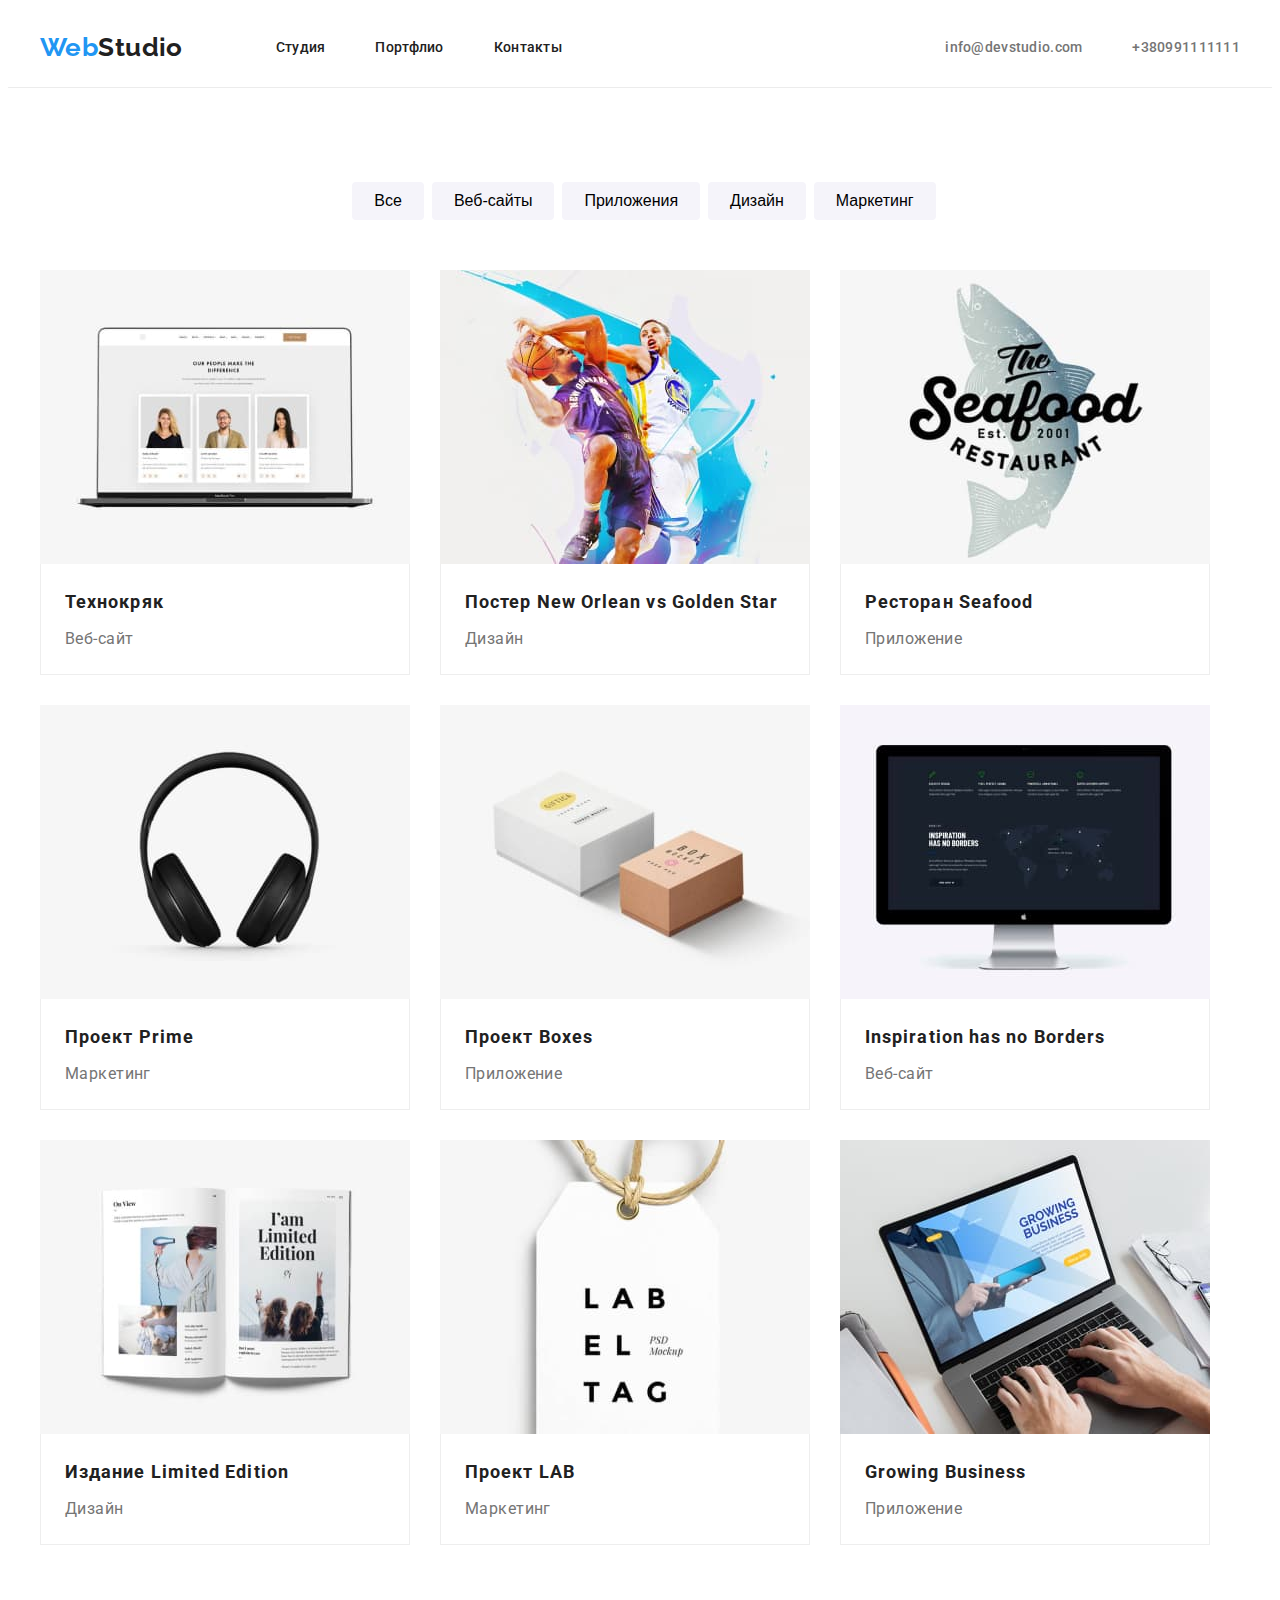
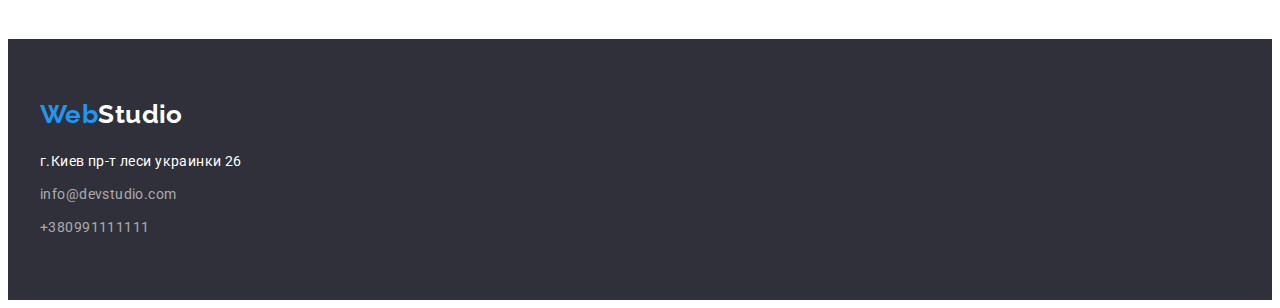
==== portfolio.html @ 0d44f53b "add" ====
<!DOCTYPE html>
<html lang="ru">

<head>
    <meta charset="UTF-8" />
    <meta http-equiv="X-UA-Compatible" content="IE=edge" />
    <meta name="viewport" content="width=device-width, initial-scale=1.0" />
    <title>Document</title>
    <link rel="stylesheet" href="./css/styles.css">
    <link rel="preconnect" href="https://fonts.googleapis.com">
    <link rel="preconnect" href="https://fonts.gstatic.com" crossorigin>
    <link
        href="https://fonts.googleapis.com/css2?family=Raleway:wght@700&family=Roboto:wght@400;500;700;900&display=swap"
        rel="stylesheet">
    <link rel="stylesheet" href="https://cdnjs.cloudflare.com/ajax/libs/modern-normalize/1.1.0/modern-normalize.min.css"
        integrity="sha512-wpPYUAdjBVSE4KJnH1VR1HeZfpl1ub8YT/NKx4PuQ5NmX2tKuGu6U/JRp5y+Y8XG2tV+wKQpNHVUX03MfMFn9Q=="
        crossorigin="anonymous" referrerpolicy="no-referrer" />
</head>

<body>
    <header class="header">
        <div class="container"></div>
        <div class="container header-container">
            <nav class="navigation">
                <a class="logo" href=""><span class="logo-color">Web</span><span class="logo-second">Studio</span></a>
                <ul class="site-nav list">
                    <li class="site-nav-item"><a class="link" href="./index.html">Студия</a></li>
                    <li class="site-nav-item"><a class="link" href="./portfolio.html">Портфлио</a></li>
                    <li class="site-nav-item"><a class="link" href="">Контакты</a></li>
                </ul>
            </nav>
            <ul class="auth-nav list">
                <li class="auth-nav-item"><a class="link" href="mailto:info@devstudio.com">info@devstudio.com</a></li>
                <li class="auth-nav-item"><a class="link" href="tel:+380991111111">+380991111111</a></li>
            </ul>
        </div>
    </header>
    <main>
        <section class="section">
            <div class="container">
                <h1 hidden>Наши проекты</h1>
                <!--Кнопки-->
                <ul class="filter list">
                    <li> <button class="button-filter" type="button">Все</button> </li>
                    <li> <button class="button-filter" type="button">Веб-сайты</button> </li>
                    <li> <button class="button-filter" type="button">Приложения</button> </li>
                    <li> <button class="button-filter" type="button">Дизайн</button> </li>
                    <li> <button class="button-filter" type="button">Маркетинг</button> </li>
                </ul>
                <ul class="project list">
                    <li class="projects-card"><a class="project-style" href="">
                            <img src="./images/img-8.jpg" alt="ноубук" width="370" height="294" />
                            <div class="project-border">
                                <h2 class="project-name title-text">Технокряк</h2>
                                <p class="project-type">Веб-сайт </p>
            </div>
            </a>
            </li>
            <li class="projects-card"><a class="project-style" href="">
                    <img src="./images/img-9.jpg" alt="баскетболисты" width="370" height="294" />
                    <div class="project-border">
                        <h2 class="project-name title-text">Постер <span lang="en">New Orlean vs Golden Star</span>
                        </h2>
                        <p class="project-type">Дизайн </p>
                </div>
                </a>
            </li>
            <li class="projects-card"><a class="project-style" href="">
                    <img src="./images/img-10.jpg" alt="эмблема" width="370" height="294" />
                    <div class="project-border">
                        <h2 class="project-name title-text">Ресторан <span lang="en">Seafood</span> </h2>
                        <p class="project-type">Приложение </p>
                </div>
                </a>
            </li>
            <li class="projects-card"><a class="project-style" href="">
                    <img src="./images/img-11.jpg" alt="наущники" width="370" height="294" />
                    <div class="project-border">
                        <h2 class="project-name title-text">Проект <span lang="en">Prime</span> </h2>
                        <p class="project-type">Маркетинг </p>
                </div>
                </a>
            </li>
            <li class="projects-card"><a class="project-style" href="">
                    <img src="./images/img-12.jpg" alt="две коробки" width="370" height="294" />
                    <div class="project-border">
                        <h2 class="project-name title-text">Проект <span lang="en">Boxes</span> </h2>
                        <p class="project-type">Приложение </p>
                </div>
                </a>
            </li>
            <li class="projects-card"><a class="project-style" href="">
                    <img src="./images/img-13.jpg" alt="монитор" width="370" height="294" />
                    <div class="project-border">
                        <h2 class="project-name title-text" lang="en"> Inspiration has no Borders </h2>
                        <p class="project-type"> Веб-сайт </p>
                </div>
                </a>
            </li>
            <li class="projects-card"><a class="project-style" href="">
                    <img src="./images/img-14.jpg" alt="кинга" width="370" height="294" />
                    <div class="project-border">
                        <h2 class="project-name title-text">Издание <span lang="en">Limited Edition</span> </h2>
                        <p class="project-type"> Дизайн</p>
                </div>
                </a>
            </li>
            <li class="projects-card"><a class="project-style" href="">
                    <img src="./images/img-15.jpg" alt="ярлык" width="370" height="294" />
                    <div class="project-border">
                        <h2 class="project-name title-text">Проект <span lang="en">LAB</span> </h2>
                        <p class="project-type">Маркетинг</p>
                </div>
                </a>
            </li>
            <li class="projects-card"><a class="project-style" href="">
                    <img src="./images/img-16.jpg" alt="работает за ноутбуком" width="370" height="294" />
                    <div class="project-border">
                        <h2 class="project-name title-text" lang="en">Growing Business</h2>
                        <p class="project-type">Приложение</p>
                    </div>
                </a>
            </li>
            </ul>
            </div>
        </section>
    </main>
    <footer class="footer ">
        <div class="container">
            <a class="logo-f" href=""><span class="logo-color">Web</span><span class="logo-footer">Studio</span></a>
            <address>
                <ul class="auth-down list">
                    <li><a class="link location" href="">г.Киев пр-т леси украинки 26</a></li>
                    <li><a class="link conection" href="mailto:info@devstudio.com">info@devstudio.com</a></li>
                    <li><a class="link conection-phone" href="tel:+380991111111">+380991111111</a></li>
                </ul>
            </address>
        </div>
    </footer>
</body>

</html>
---- css/styles.css ----
:root {
  --primery-text-color: #757575;
  --title-text-color: #212121;
  --accent-color: #2196f3;
  --primery-bg-color: #ffffff;
}

body {
  background-color: var(--primery-bg-color);
  color: var(--primery-text-color);
  font-family: Roboto, sans-serif;
  letter-spacing: 0.03em;
  font-size: 14px;
  box-sizing: border-box;
}
h1,
h2,
h3,
h4,
p {
  margin-top: 0;
  margin-bottom: 0;
}
ul,
ol {
  margin-top: 0;
  margin-bottom: 0;
  padding-left: 0;
}
.header {
  padding-top: 24px;
  padding-bottom: 24px;
  border-bottom: 1px solid #ececec;
}
.section {
  padding-top: 94px;
  padding-bottom: 94px;
}
.container {
  width: 1200px;
  padding-left: 15px;
  padding-right: 15px;
  margin-left: auto;
  margin-right: auto;
}
.header-container {
  display: flex;
  align-items: center;
  justify-content: space-between;
}
.phone-icon {
  margin-right: 10px;
  /* padding-top: 5px; */
}
.link-phone {
  text-decoration: none;
  display: flex;
  align-items: center;
}
.link-phone:hover .phone-icon,
.link-phone:focus .phone-icon {
  fill: var(--accent-color);
}
.mail-icon {
  margin-right: 10px;
}
.link:hover .mail-icon,
.link:focus .mail-icon {
  fill: var(--accent-color);
}
.title-text {
  color: var(--title-text-color);
}
.logo {
  font-family: Raleway, sans-serif;
  font-weight: 700;
  font-size: 26px;
  line-height: 1.2;
  text-decoration: none;
  margin-right: 93px;
}
.logo-footer {
  color: #ffffff;
}
.logo-f {
  font-family: Raleway, sans-serif;
  font-weight: 700;
  font-size: 26px;
  line-height: 1.2;
  display: flex;
  text-decoration: none;
  margin-bottom: 20px;
}
.logo-color {
  color: var(--accent-color);
}
.logo-second {
  color: #212121;
}
.list {
  list-style: none;
}
.link {
  text-decoration: none;
  display: flex;
  align-items: center;
}
img {
  display: block;
  /* max-width: 100%; */
  /* картинки в портфолио слетают */
}
address {
  font-style: normal;
}
.navigation {
  display: flex;
  align-items: center;
}
.site-nav {
  display: flex;
  align-items: center;
}
.site-nav-item:not(:last-child) {
  margin-right: 50px;
}
.site-nav a {
  color: var(--title-text-color);
  font-weight: 500;
  line-height: 1.14;
  letter-spacing: 0.02em;
}
.site-nav a:hover,
.site-nav a:focus {
  color: var(--accent-color);
}
.auth-nav {
  display: flex;
  align-items: center;
}
.auth-nav-item {
  margin-left: 50px;
}
.auth-nav a {
  color: var(--primery-text-color);
  font-weight: 500;
  line-height: 1.14;
  letter-spacing: 0.02em;
}
.auth-nav a:hover,
.auth-nav a:focus {
  color: var(--accent-color);
}
.hero {
  background-color: #c4c4c4;
  max-width: 1600px;
  margin-left: auto;
  margin-right: auto;
  padding-top: 200px;
  padding-bottom: 200px;
  text-align: center;
  background-image: linear-gradient(rgba(47, 48, 58, 0.4), rgba(47, 48, 58, 0.4)),
    url('../images/Img-hero.jpg');
  background-size: cover;
}
.hero-title {
  font-family: Roboto, sans-serif;
  font-weight: 900;
  font-size: 44px;
  line-height: 1.36;
  width: 696px;
  color: #ffffff;
  text-transform: uppercase;
  letter-spacing: 0.06em;
  text-align: center;
  margin: 0 auto;
}
.button-order {
  background-color: var(--accent-color);
  color: #fff;
  font-weight: 700;
  font-size: 16px;
  line-height: 1.87;
  letter-spacing: 0.06em;
  cursor: pointer;
  border: none;
  box-shadow: 0px 4px 4px rgba(0, 0, 0, 0.15);
  border-radius: 4px;
  padding: 8px 30px;
  margin-top: 30px;
}
.advantage {
  display: flex;
  justify-content: space-between;
}
.advantage-top {
  display: flex;
  justify-content: center;
  align-items: center;
  width: 270px;
  height: 120px;
  background: #f5f4fa;
  margin-bottom: 30px;
}
.title {
  font-weight: 700;
  font-size: 36px;
  line-height: 1.16;
}
.advantage-style:not(:last-child) {
  width: 270px;
  font-family: Roboto, sans-serif;
  font-weight: 700;
  font-size: 14px;
  line-height: 1.2;
  letter-spacing: 0.03em;
  text-transform: uppercase;
  margin-right: 30px;
  margin-bottom: 10px;
}
.avantage.list .title {
  font-weight: 700;
  line-height: 1.42;
}
.avantage.list .text {
  line-height: 1.71;
}
.advantage-text {
  width: 270px;
  font-family: Roboto, sans-serif;
  font-size: 14px;
  line-height: 1.71;
}
.about {
  display: flex;
  justify-content: space-between;
  padding-top: 0px;
}
.about-us {
  text-align: center;
  margin-bottom: 50px;
}
.button-order:hover,
.button-order:focus {
  background-color: #188ce8;
}
.button-filter {
  background-color: #f5f4fa;
  font-weight: 500;
  font-size: 16px;
  line-height: 1.62;
  cursor: pointer;
  background: #f5f4fa;
  border-radius: 4px;
  padding: 6px 22px;
  margin-left: 8px;
  border: none;
}
.button-filter:hover,
.button-filter:focus {
  background-color: var(--accent-color);
  color: #ffffff;
}
.filter {
  display: flex;
  justify-content: center;
  margin-bottom: 50px;
}

.conection {
  color: rgba(255, 255, 255, 0.6);
  line-height: 1.71;
  display: flex;
  margin-bottom: 9px;
}
.conection-phone {
  color: rgba(255, 255, 255, 0.6);
  line-height: 1.71;
  display: flex;
  margin-bottom: 9px;
  margin-bottom: 0px;
}
.auth-down a:hover,
.auth-down a:focus {
  color: var(--accent-color);
}
.location {
  color: var(--primery-bg-color);
  display: flex;
  margin-bottom: 9px;
}

.position {
  font-size: 16px;
  line-height: 1.18;
  margin-bottom: 16px;
}
.project {
  display: flex;
  flex-wrap: wrap;
  margin-left: -30px;
  margin-top: -30px;
}
.projects-card {
  margin-left: 30px;
  margin-top: 30px;
  flex-basis: calc((100%-9 * 30) / 9);

  /* border: 1px solid #eeeeee; */
}
.project-border {
  font-family: Roboto, sans-serif;
  background: #ffffff;
  border-right: 1px solid #eeeeee;
  border-bottom: 1px solid #eeeeee;
  border-left: 1px solid #eeeeee;
  box-sizing: border-box;
  padding-top: 20px;
  padding-bottom: 20px;
  padding-left: 24px;
}
.project-name {
  font-weight: 700;
  font-size: 18px;
  line-height: 2;
  letter-spacing: 0.06em;
  margin-bottom: 4px;
}
.project-type {
  font-size: 16px;
  line-height: 1.87;
  /* margin-left: 20px; */
  margin-top: 0px;
}
.projects-color {
  background-color: #ffffff;
  text-decoration: none;
}
.project-style {
  text-decoration: none;
  color: var(--primery-text-color);
}
.our-team {
  text-align: center;
  margin-bottom: 50px;
}
.list-members {
  display: flex;
  list-style: none;
  justify-content: space-between;
}
.team {
  background-color: #f5f4fa;
}
.team-card {
  flex-basis: calc((100% - 4 * 30) / 4);
  background: #ffffff;
  border: 1px solid #eeeeee;
  box-shadow: 0px 1px 3px rgba(0, 0, 0, 0.12), 0px 1px 1px rgba(0, 0, 0, 0.14),
    0px 2px 1px rgba(0, 0, 0, 0.2);
  border-radius: 0px 0px 4px 4px;
}
.team-text {
  padding-top: 30px;
  text-align: center;
}
.names {
  margin-bottom: 10px;
  font-weight: 500;
  font-size: 16px;
  line-height: 1.18;
}
.social {
  display: flex;
  text-align: center;
  justify-content: center;
}
.social-list {
  display: flex;
  align-items: center;
  justify-content: center;
  width: 44px;
  height: 44px;
  border-radius: 50%;
  fill: #afb1b8;
  background-color: var(--primery-bg-color);
  margin-bottom: 30px;
  border-radius: 4px;
  cursor: pointer;
}

.socil-list:not(:last-child) {
  margin-right: 10px;
}
.social-list :hover,
.social-list :focus {
  fill: var(--primery-bg-color);
  background-color: var(--accent-color);
  border-radius: 50%;
  width: 44px;
  height: 44px;
}
.clients {
  display: flex;
  text-align: center;
  justify-content: center;
}
.client-list {
  display: flex;
  align-items: center;
  justify-content: center;
  width: 170px;
  height: 92px;
  fill: #afb1b8;
  background-color: var(--primery-bg-color);
  margin-bottom: 30px;
  cursor: pointer;
  border: 1px solid #afb1b8;
  box-sizing: border-box;
  border-radius: 4px;
}
.client-list:not(:last-child) {
  margin-right: 30px;
}
.client-list:hover,
.client-list:focus {
  fill: var(--accent-color);
}
.top-page {
  background-color: #ffffff;
}
.dawn-page {
  background-color: #2f303a;
}
.footer {
  background-color: #2f303a;
  padding-top: 60px;
  padding-bottom: 60px;
  font-size: 14px;
  line-height: 1.71;
}
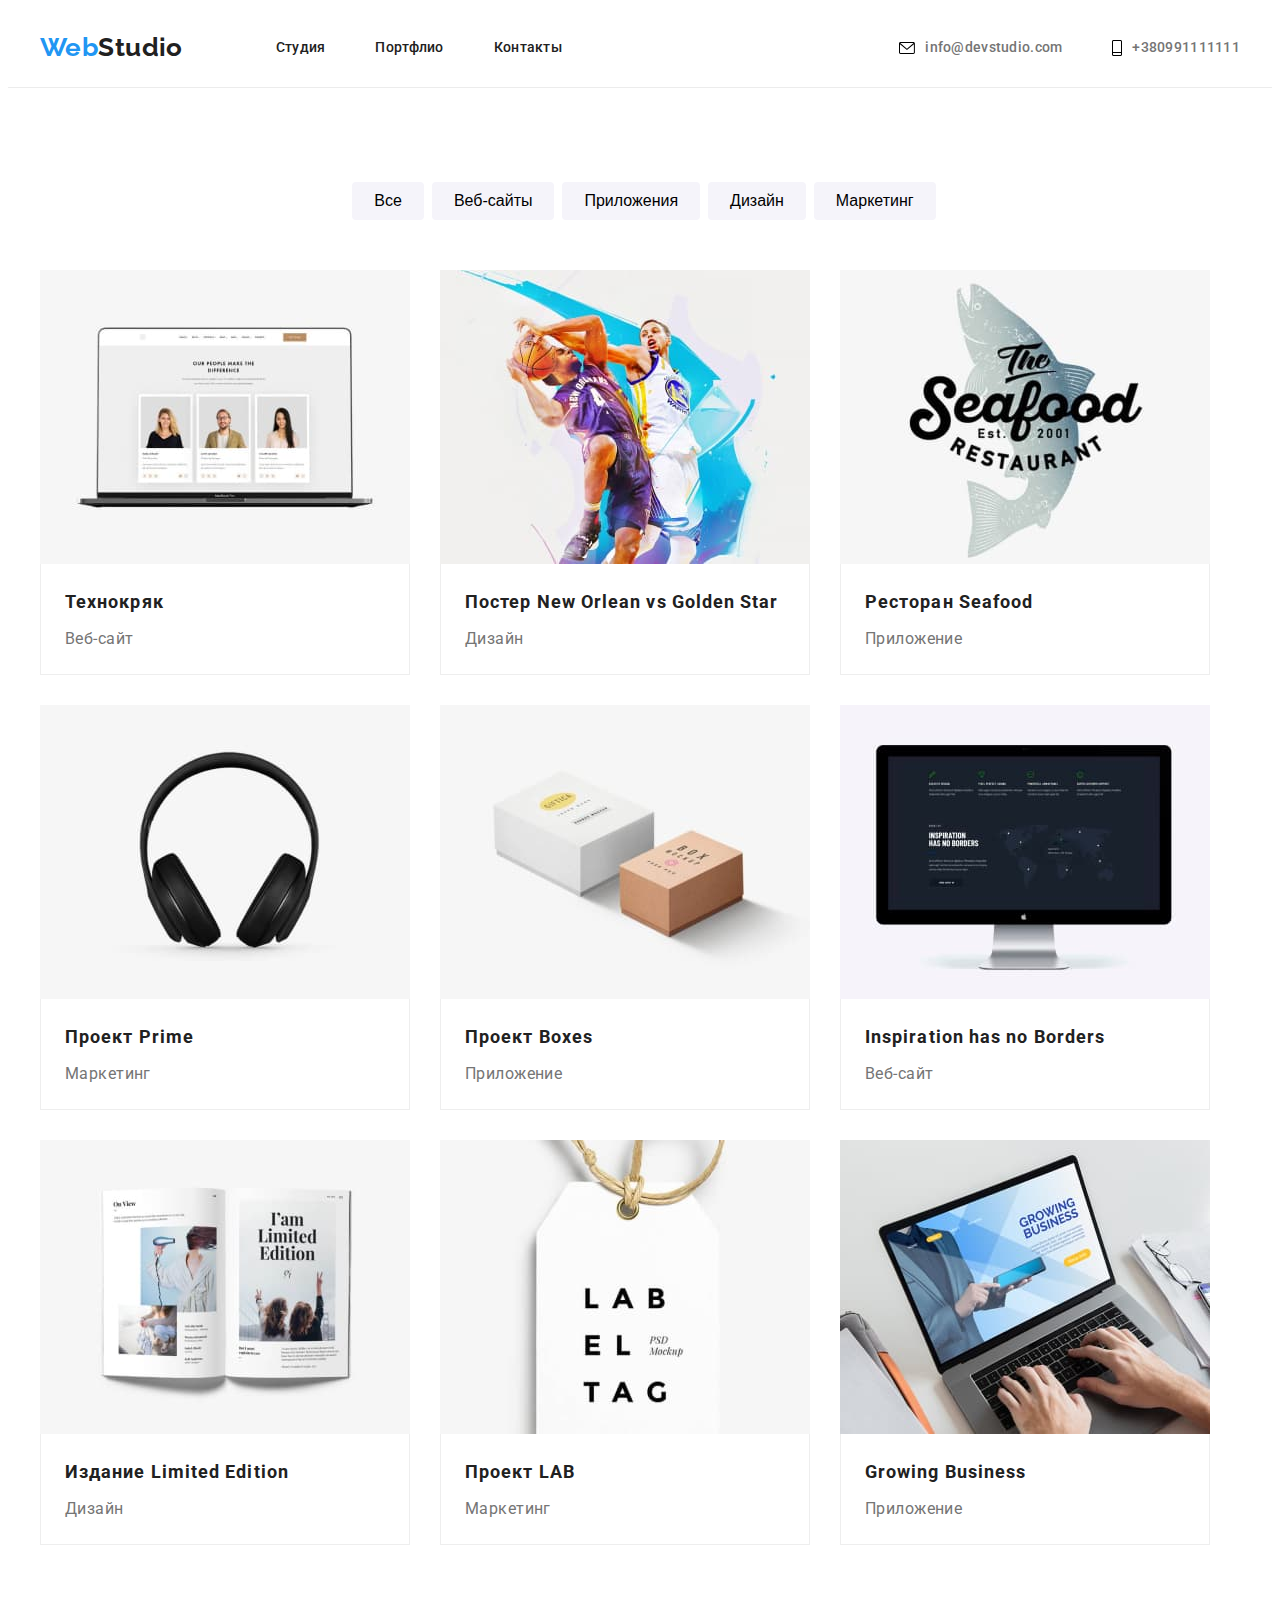
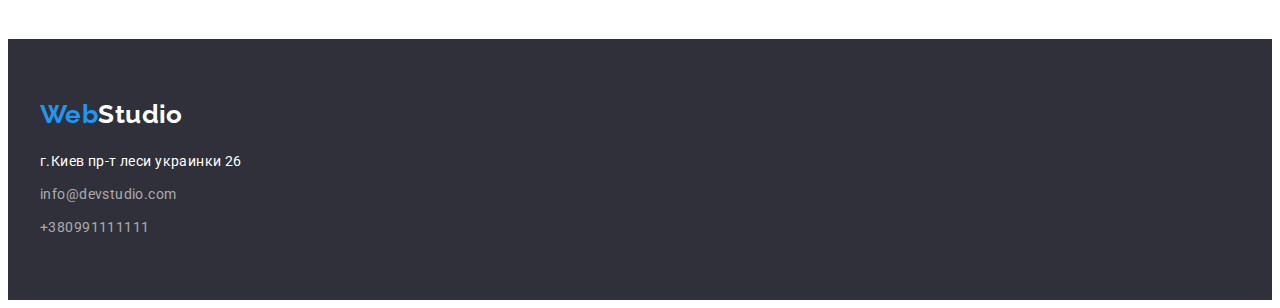
==== commit de71d89e: "without-footer" ====
--- a/portfolio.html
+++ b/portfolio.html
@@ -19,7 +19,6 @@
 
 <body>
     <header class="header">
-        <div class="container"></div>
         <div class="container header-container">
             <nav class="navigation">
                 <a class="logo" href=""><span class="logo-color">Web</span><span class="logo-second">Studio</span></a>
@@ -30,8 +29,16 @@
                 </ul>
             </nav>
             <ul class="auth-nav list">
-                <li class="auth-nav-item"><a class="link" href="mailto:info@devstudio.com">info@devstudio.com</a></li>
-                <li class="auth-nav-item"><a class="link" href="tel:+380991111111">+380991111111</a></li>
+                <li class="auth-nav-item"><a class="link" href="mailto:info@devstudio.com">
+                        <svg class="mail-icon" width="16" height="12">
+                            <use href="./images/icon.svg#icon-mail"></use>
+                        </svg>info@devstudio.com</a>
+                </li>
+                <li class="auth-nav-item"><a class="link-phone" href="tel:+380991111111">
+                        <svg class="phone-icon" width="10" height="16">
+                            <use href="./images/icon.svg#icon-phone"></use>
+                        </svg>+380991111111</a>
+                </li>
             </ul>
         </div>
     </header>
--- a/css/styles.css
+++ b/css/styles.css
@@ -260,6 +260,8 @@
 .button-filter:focus {
   background-color: var(--accent-color);
   color: #ffffff;
+  box-shadow: 0px 3px 1px rgba(0, 0, 0, 0.1), 0px 1px 2px rgba(0, 0, 0, 0.08),
+    0px 2px 2px rgba(0, 0, 0, 0.12);
 }
 .filter {
   display: flex;
@@ -307,6 +309,10 @@
   flex-basis: calc((100%-9 * 30) / 9);
 
   /* border: 1px solid #eeeeee; */
+}
+.projects-card:hover {
+  box-shadow: 0px 1px 1px rgba(0, 0, 0, 0.12), 0px 4px 4px rgba(0, 0, 0, 0.06),
+    1px 4px 6px rgba(0, 0, 0, 0.16);
 }
 .project-border {
   font-family: Roboto, sans-serif;
@@ -383,17 +389,16 @@
   height: 44px;
   border-radius: 50%;
   fill: #afb1b8;
-  background-color: var(--primery-bg-color);
+  background-color: #ffffff;
   margin-bottom: 30px;
-  border-radius: 4px;
   cursor: pointer;
 }
 
-.socil-list:not(:last-child) {
+.social-list-item:not(:last-child) {
   margin-right: 10px;
 }
-.social-list :hover,
-.social-list :focus {
+.social-list:hover,
+.social-list:focus {
   fill: var(--primery-bg-color);
   background-color: var(--accent-color);
   border-radius: 50%;
@@ -403,7 +408,6 @@
 .clients {
   display: flex;
   text-align: center;
-  justify-content: center;
 }
 .client-list {
   display: flex;
@@ -413,11 +417,12 @@
   height: 92px;
   fill: #afb1b8;
   background-color: var(--primery-bg-color);
-  margin-bottom: 30px;
+  margin-bottom: 94px;
   cursor: pointer;
   border: 1px solid #afb1b8;
   box-sizing: border-box;
   border-radius: 4px;
+  margin-right: 30px;
 }
 .client-list:not(:last-child) {
   margin-right: 30px;
@@ -425,6 +430,12 @@
 .client-list:hover,
 .client-list:focus {
   fill: var(--accent-color);
+  border-color: var(--accent-color);
+}
+.client-text {
+  padding-top: 94px;
+  text-align: center;
+  margin-bottom: 50px;
 }
 .top-page {
   background-color: #ffffff;
@@ -433,6 +444,7 @@
   background-color: #2f303a;
 }
 .footer {
+  display: block;
   background-color: #2f303a;
   padding-top: 60px;
   padding-bottom: 60px;
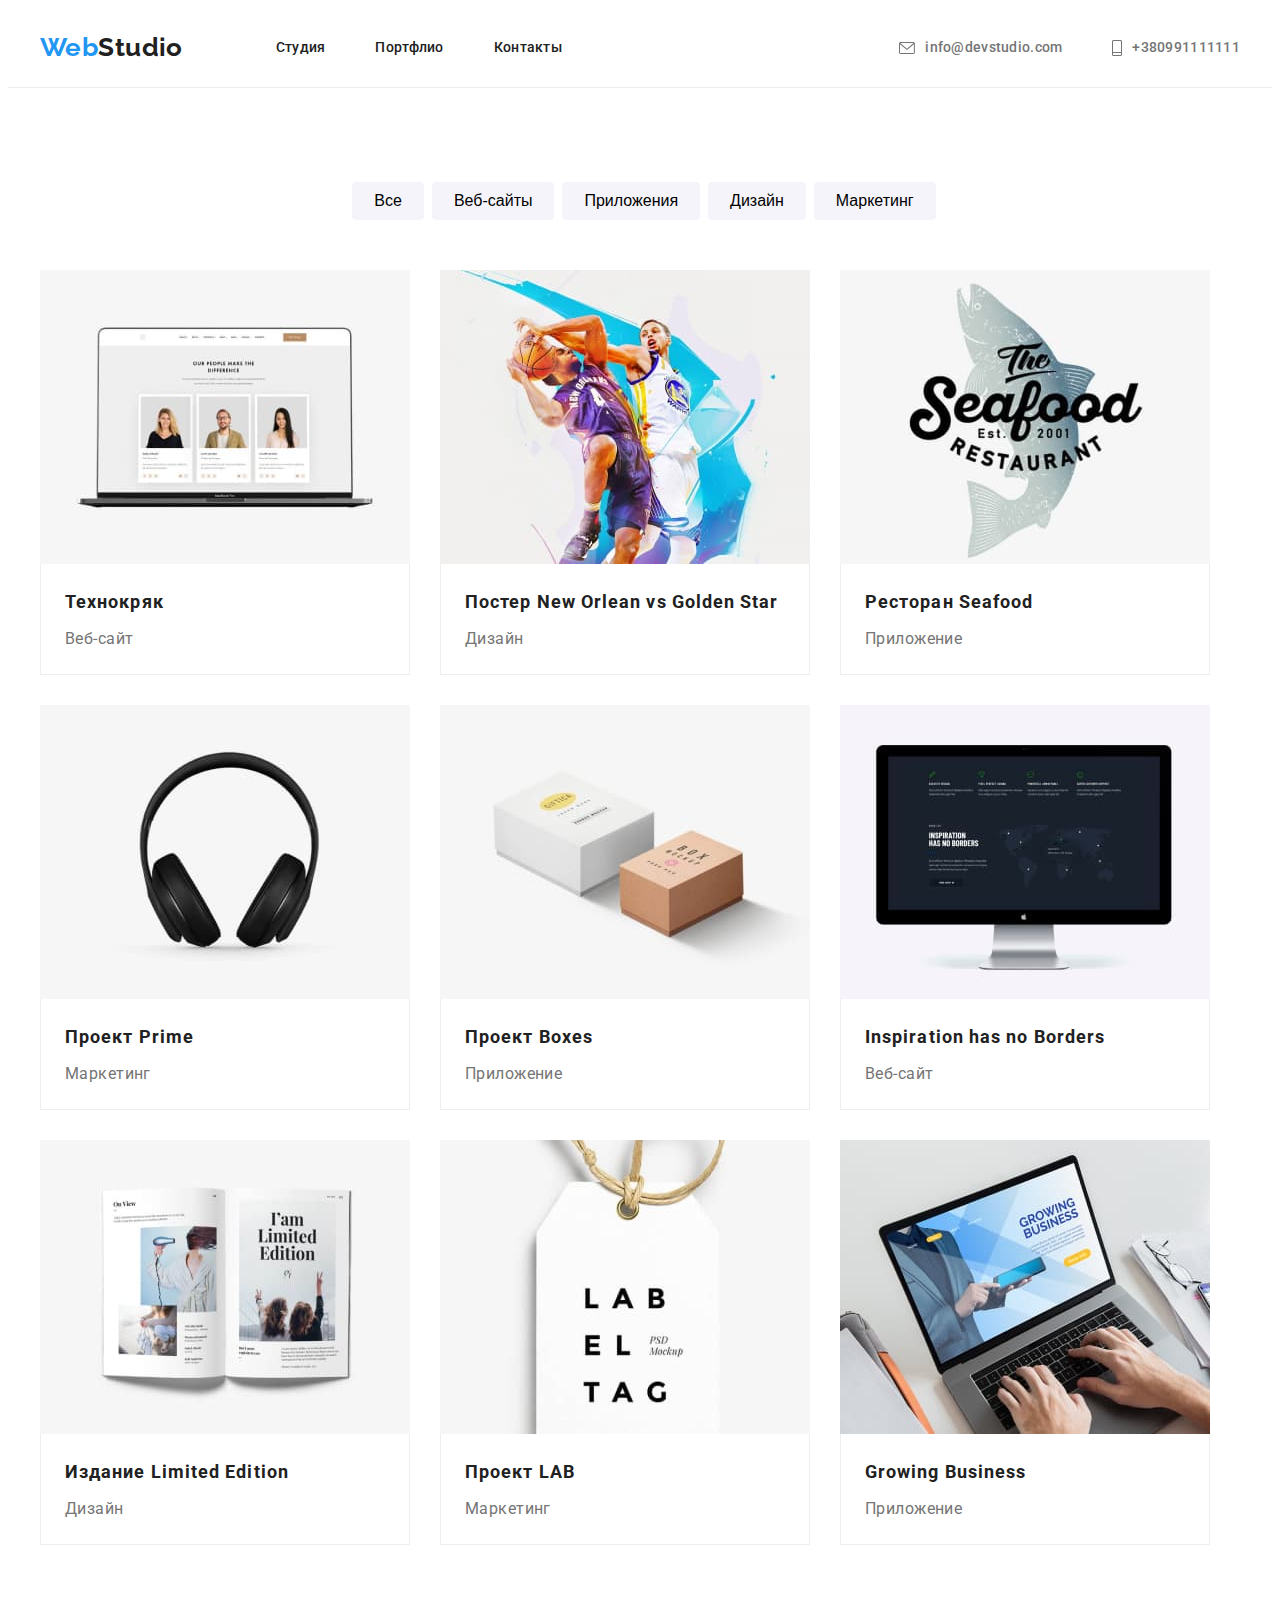
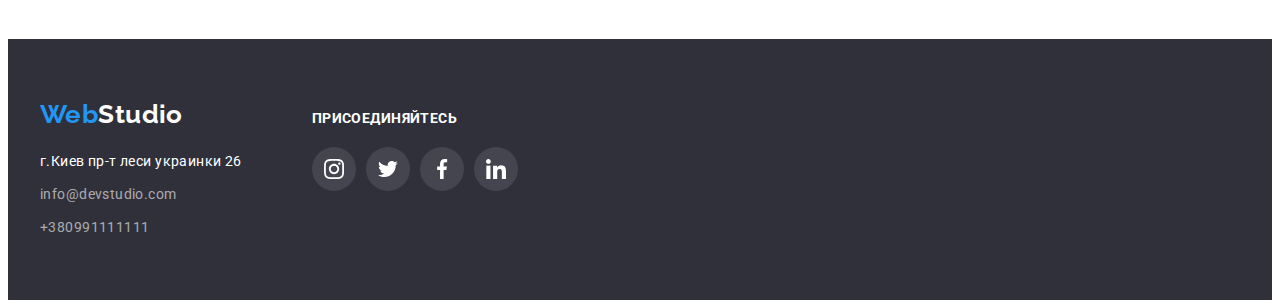
==== commit bd278715: "finish" ====
--- a/portfolio.html
+++ b/portfolio.html
@@ -133,15 +133,42 @@
         </section>
     </main>
     <footer class="footer ">
-        <div class="container">
-            <a class="logo-f" href=""><span class="logo-color">Web</span><span class="logo-footer">Studio</span></a>
-            <address>
-                <ul class="auth-down list">
-                    <li><a class="link location" href="">г.Киев пр-т леси украинки 26</a></li>
-                    <li><a class="link conection" href="mailto:info@devstudio.com">info@devstudio.com</a></li>
-                    <li><a class="link conection-phone" href="tel:+380991111111">+380991111111</a></li>
+        <div class="container footer-container">
+            <div class="address">
+                <a class="logo-f" href=""><span class="logo-color">Web</span><span class="logo-footer">Studio</span></a>
+                <address>
+                    <ul class="auth-down list">
+                        <li><a class="link location" href="">г.Киев пр-т леси украинки 26</a></li>
+                        <li><a class="link conection" href="mailto:info@devstudio.com">info@devstudio.com</a></li>
+                        <li><a class="link conection-phone" href="tel:+380991111111">+380991111111</a></li>
+                    </ul>
+                </address>
+            </div>
+            <div class="join-buttons">
+                <p class="join-title"> Присоединяйтесь</p>
+                <ul class="social-footer list">
+                    <li class="social-list-item-footer">
+                        <a class="social-list-footer"><svg class="social-list-icon-footer" width="20" height="20">
+                                <use href="./images/icon.svg#icon-instagram"></use>
+                            </svg></a>
+                    </li>
+                    <li class="social-list-item-footer">
+                        <a class="social-list-footer"><svg class="social-list-icon-footer" width="20" height="20">
+                                <use href="./images/icon.svg#icon-twitter"></use>
+                            </svg></a>
+                    </li>
+                    <li class="social-list-item-footer">
+                        <a class="social-list-footer"><svg class="social-list-icon-footer" width="20" height="20">
+                                <use href="./images/icon.svg#icon-facebook"></use>
+                            </svg></a>
+                    </li>
+                    <li class="social-list-item-footer">
+                        <a class="social-list-footer"><svg class="social-list-icon-footer" width="20" height="20">
+                                <use href="./images/icon.svg#icon-linkedin"></use>
+                            </svg></a>
+                    </li>
                 </ul>
-            </address>
+            </div>
         </div>
     </footer>
 </body>
--- a/css/styles.css
+++ b/css/styles.css
@@ -3,6 +3,7 @@
   --title-text-color: #212121;
   --accent-color: #2196f3;
   --primery-bg-color: #ffffff;
+  --main-link-color: #afb1b8;
 }
 
 body {
@@ -50,7 +51,7 @@
 }
 .phone-icon {
   margin-right: 10px;
-  /* padding-top: 5px; */
+  fill: var(--primery-text-color);
 }
 .link-phone {
   text-decoration: none;
@@ -63,6 +64,7 @@
 }
 .mail-icon {
   margin-right: 10px;
+  fill: var(--primery-text-color);
 }
 .link:hover .mail-icon,
 .link:focus .mail-icon {
@@ -307,12 +309,13 @@
   margin-left: 30px;
   margin-top: 30px;
   flex-basis: calc((100%-9 * 30) / 9);
-
-  /* border: 1px solid #eeeeee; */
-}
-.projects-card:hover {
+}
+.project-style:hover {
   box-shadow: 0px 1px 1px rgba(0, 0, 0, 0.12), 0px 4px 4px rgba(0, 0, 0, 0.06),
     1px 4px 6px rgba(0, 0, 0, 0.16);
+  display: flex;
+  flex-wrap: wrap;
+  flex-direction: column;
 }
 .project-border {
   font-family: Roboto, sans-serif;
@@ -361,7 +364,6 @@
 .team-card {
   flex-basis: calc((100% - 4 * 30) / 4);
   background: #ffffff;
-  border: 1px solid #eeeeee;
   box-shadow: 0px 1px 3px rgba(0, 0, 0, 0.12), 0px 1px 1px rgba(0, 0, 0, 0.14),
     0px 2px 1px rgba(0, 0, 0, 0.2);
   border-radius: 0px 0px 4px 4px;
@@ -376,6 +378,9 @@
   font-size: 16px;
   line-height: 1.18;
 }
+.social-head {
+  padding-bottom: 30px;
+}
 .social {
   display: flex;
   text-align: center;
@@ -388,9 +393,8 @@
   width: 44px;
   height: 44px;
   border-radius: 50%;
-  fill: #afb1b8;
+  fill: var(--main-link-color);
   background-color: #ffffff;
-  margin-bottom: 30px;
   cursor: pointer;
 }
 
@@ -415,9 +419,8 @@
   justify-content: center;
   width: 170px;
   height: 92px;
-  fill: #afb1b8;
+  fill: var(--main-link-color);
   background-color: var(--primery-bg-color);
-  margin-bottom: 94px;
   cursor: pointer;
   border: 1px solid #afb1b8;
   box-sizing: border-box;
@@ -433,7 +436,6 @@
   border-color: var(--accent-color);
 }
 .client-text {
-  padding-top: 94px;
   text-align: center;
   margin-bottom: 50px;
 }
@@ -451,3 +453,48 @@
   font-size: 14px;
   line-height: 1.71;
 }
+.footer-container {
+  display: flex;
+  align-items: baseline;
+}
+.join-buttons {
+  margin-left: 70px;
+}
+.join-title {
+  font-family: Roboto;
+  font-style: normal;
+  font-weight: 700;
+  font-size: 14px;
+  line-height: 1.14;
+  letter-spacing: 0.03em;
+  text-transform: uppercase;
+  color: var(--primery-bg-color);
+  margin-bottom: 20px;
+}
+.social-footer {
+  display: flex;
+  text-align: center;
+}
+.social-list-footer {
+  display: flex;
+  align-items: center;
+  justify-content: center;
+  width: 44px;
+  height: 44px;
+  border-radius: 50%;
+  fill: var(--primery-bg-color);
+  background-color: rgba(255, 255, 255, 0.1);
+  cursor: pointer;
+}
+
+.social-list-item-footer:not(:last-child) {
+  margin-right: 10px;
+}
+.social-list-footer:hover,
+.social-list-footer:focus {
+  fill: var(--primery-bg-color);
+  background-color: var(--accent-color);
+  border-radius: 50%;
+  width: 44px;
+  height: 44px;
+}
